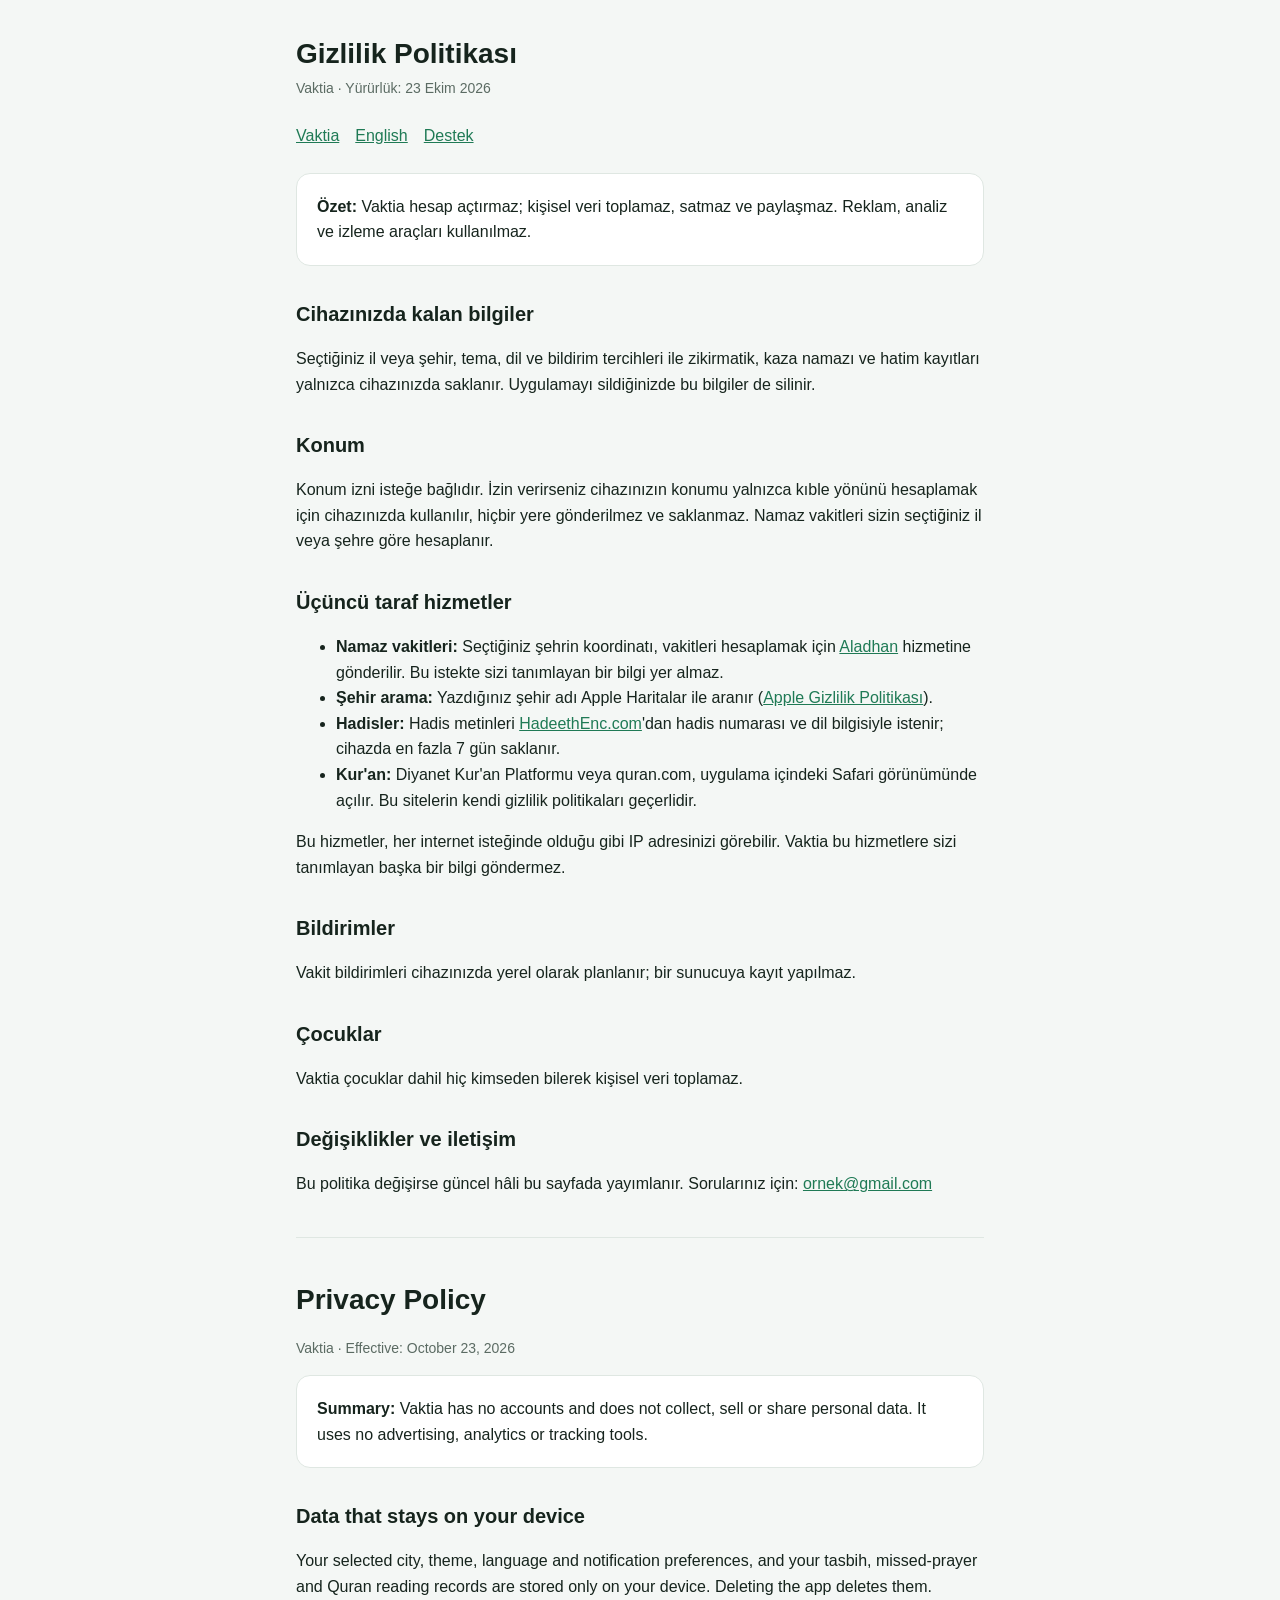
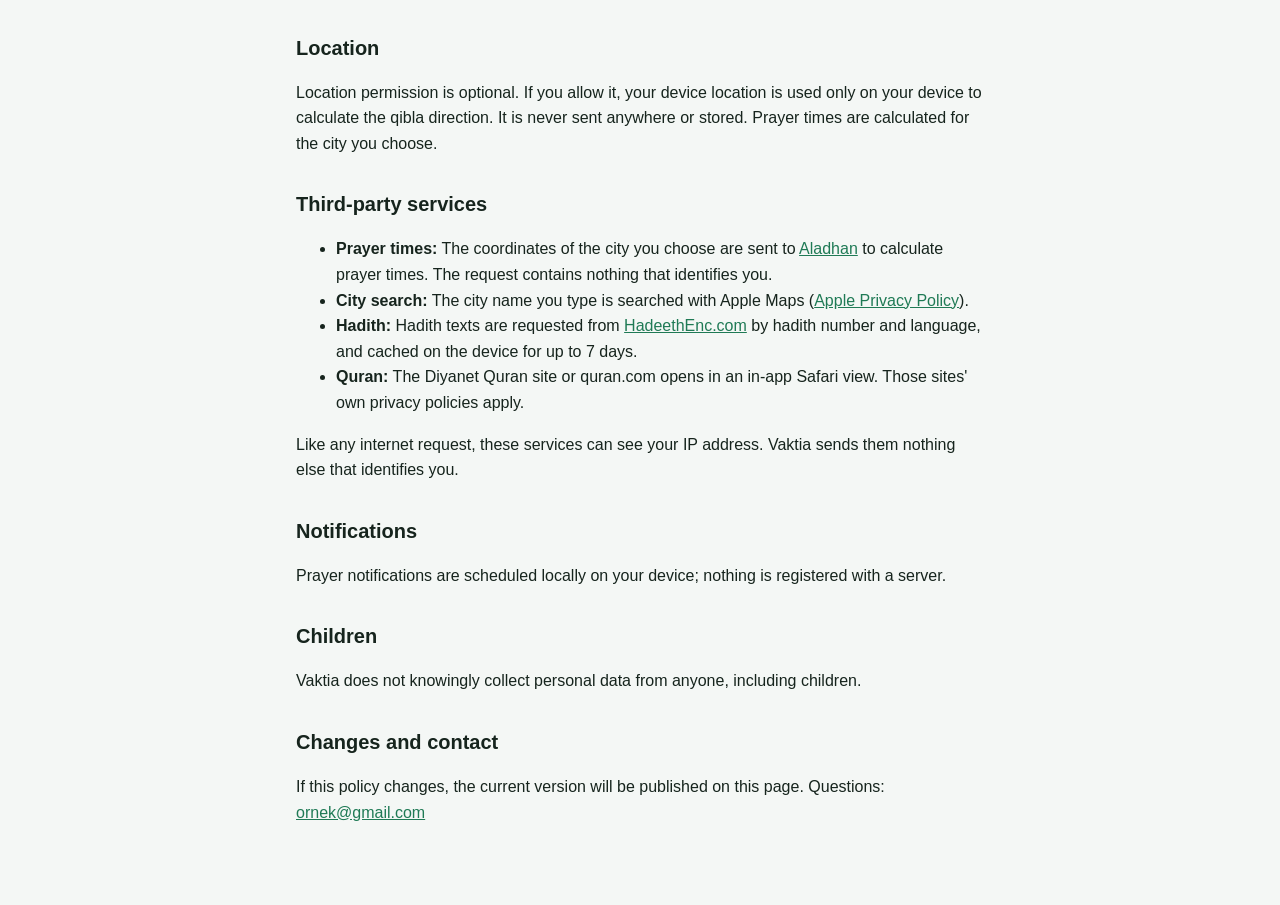
==== privacy.html @ 20b85874 "Vaktia gizlilik ve destek sayfaları" ====
﻿<!doctype html>
<html lang="tr">
<head>
<meta charset="utf-8">
<meta name="viewport" content="width=device-width, initial-scale=1">
<title>Vaktia Gizlilik</title>
<link rel="stylesheet" href="style.css">
</head>
<body>
<main>
<header><div><h1>Gizlilik Politikası</h1><div class="muted">Vaktia · Yürürlük: 23 Ekim 2026</div></div></header>
<nav><a href="index.html">Vaktia</a><a href="#en">English</a><a href="support.html">Destek</a></nav>

<div class="card"><strong>Özet:</strong> Vaktia hesap açtırmaz; kişisel veri toplamaz, satmaz ve paylaşmaz. Reklam, analiz ve izleme araçları kullanılmaz.</div>

<h2>Cihazınızda kalan bilgiler</h2>
<p>Seçtiğiniz il veya şehir, tema, dil ve bildirim tercihleri ile zikirmatik, kaza namazı ve hatim kayıtları yalnızca cihazınızda saklanır. Uygulamayı sildiğinizde bu bilgiler de silinir.</p>

<h2>Konum</h2>
<p>Konum izni isteğe bağlıdır. İzin verirseniz cihazınızın konumu yalnızca kıble yönünü hesaplamak için cihazınızda kullanılır, hiçbir yere gönderilmez ve saklanmaz. Namaz vakitleri sizin seçtiğiniz il veya şehre göre hesaplanır.</p>

<h2>Üçüncü taraf hizmetler</h2>
<ul>
<li><strong>Namaz vakitleri:</strong> Seçtiğiniz şehrin koordinatı, vakitleri hesaplamak için <a href="https://aladhan.com">Aladhan</a> hizmetine gönderilir. Bu istekte sizi tanımlayan bir bilgi yer almaz.</li>
<li><strong>Şehir arama:</strong> Yazdığınız şehir adı Apple Haritalar ile aranır (<a href="https://www.apple.com/legal/privacy/">Apple Gizlilik Politikası</a>).</li>
<li><strong>Hadisler:</strong> Hadis metinleri <a href="https://hadeethenc.com">HadeethEnc.com</a>'dan hadis numarası ve dil bilgisiyle istenir; cihazda en fazla 7 gün saklanır.</li>
<li><strong>Kur'an:</strong> Diyanet Kur'an Platformu veya quran.com, uygulama içindeki Safari görünümünde açılır. Bu sitelerin kendi gizlilik politikaları geçerlidir.</li>
</ul>
<p>Bu hizmetler, her internet isteğinde olduğu gibi IP adresinizi görebilir. Vaktia bu hizmetlere sizi tanımlayan başka bir bilgi göndermez.</p>

<h2>Bildirimler</h2>
<p>Vakit bildirimleri cihazınızda yerel olarak planlanır; bir sunucuya kayıt yapılmaz.</p>

<h2>Çocuklar</h2>
<p>Vaktia çocuklar dahil hiç kimseden bilerek kişisel veri toplamaz.</p>

<h2>Değişiklikler ve iletişim</h2>
<p>Bu politika değişirse güncel hâli bu sayfada yayımlanır. Sorularınız için: <a href="mailto:ornek@gmail.com">ornek@gmail.com</a></p>

<hr>
<section id="en" lang="en">
<h1>Privacy Policy</h1>
<p class="muted">Vaktia · Effective: October 23, 2026</p>
<div class="card"><strong>Summary:</strong> Vaktia has no accounts and does not collect, sell or share personal data. It uses no advertising, analytics or tracking tools.</div>

<h2>Data that stays on your device</h2>
<p>Your selected city, theme, language and notification preferences, and your tasbih, missed-prayer and Quran reading records are stored only on your device. Deleting the app deletes them.</p>

<h2>Location</h2>
<p>Location permission is optional. If you allow it, your device location is used only on your device to calculate the qibla direction. It is never sent anywhere or stored. Prayer times are calculated for the city you choose.</p>

<h2>Third-party services</h2>
<ul>
<li><strong>Prayer times:</strong> The coordinates of the city you choose are sent to <a href="https://aladhan.com">Aladhan</a> to calculate prayer times. The request contains nothing that identifies you.</li>
<li><strong>City search:</strong> The city name you type is searched with Apple Maps (<a href="https://www.apple.com/legal/privacy/">Apple Privacy Policy</a>).</li>
<li><strong>Hadith:</strong> Hadith texts are requested from <a href="https://hadeethenc.com">HadeethEnc.com</a> by hadith number and language, and cached on the device for up to 7 days.</li>
<li><strong>Quran:</strong> The Diyanet Quran site or quran.com opens in an in-app Safari view. Those sites' own privacy policies apply.</li>
</ul>
<p>Like any internet request, these services can see your IP address. Vaktia sends them nothing else that identifies you.</p>

<h2>Notifications</h2>
<p>Prayer notifications are scheduled locally on your device; nothing is registered with a server.</p>

<h2>Children</h2>
<p>Vaktia does not knowingly collect personal data from anyone, including children.</p>

<h2>Changes and contact</h2>
<p>If this policy changes, the current version will be published on this page. Questions: <a href="mailto:ornek@gmail.com">ornek@gmail.com</a></p>
</section>
</main>
</body>
</html>
---- style.css ----
:root{--bg:#f4f7f5;--card:#fff;--text:#16241d;--muted:#5b6b63;--accent:#1f7a55;--line:#dfe7e2}
@media (prefers-color-scheme:dark){:root{--bg:#0f1714;--card:#17221d;--text:#e8f0eb;--muted:#9fb1a8;--accent:#5cc79a;--line:#26352e}}
*{box-sizing:border-box}
body{margin:0;background:var(--bg);color:var(--text);font:16px/1.6 -apple-system,BlinkMacSystemFont,"Segoe UI",Roboto,sans-serif}
main{max-width:720px;margin:0 auto;padding:32px 16px 64px}
header{display:flex;align-items:center;gap:12px;margin-bottom:24px}
header img{width:56px;height:56px;border-radius:13px}
h1{font-size:28px;margin:0}
h2{font-size:20px;margin:32px 0 8px}
h3{font-size:17px;margin:20px 0 4px}
p,li{color:var(--text)}
.muted{color:var(--muted);font-size:14px}
.card{background:var(--card);border:1px solid var(--line);border-radius:14px;padding:20px;margin:16px 0}
a{color:var(--accent)}
nav{display:flex;gap:16px;flex-wrap:wrap;margin:8px 0 24px}
.lang{display:flex;gap:8px;font-size:14px}
hr{border:0;border-top:1px solid var(--line);margin:40px 0}
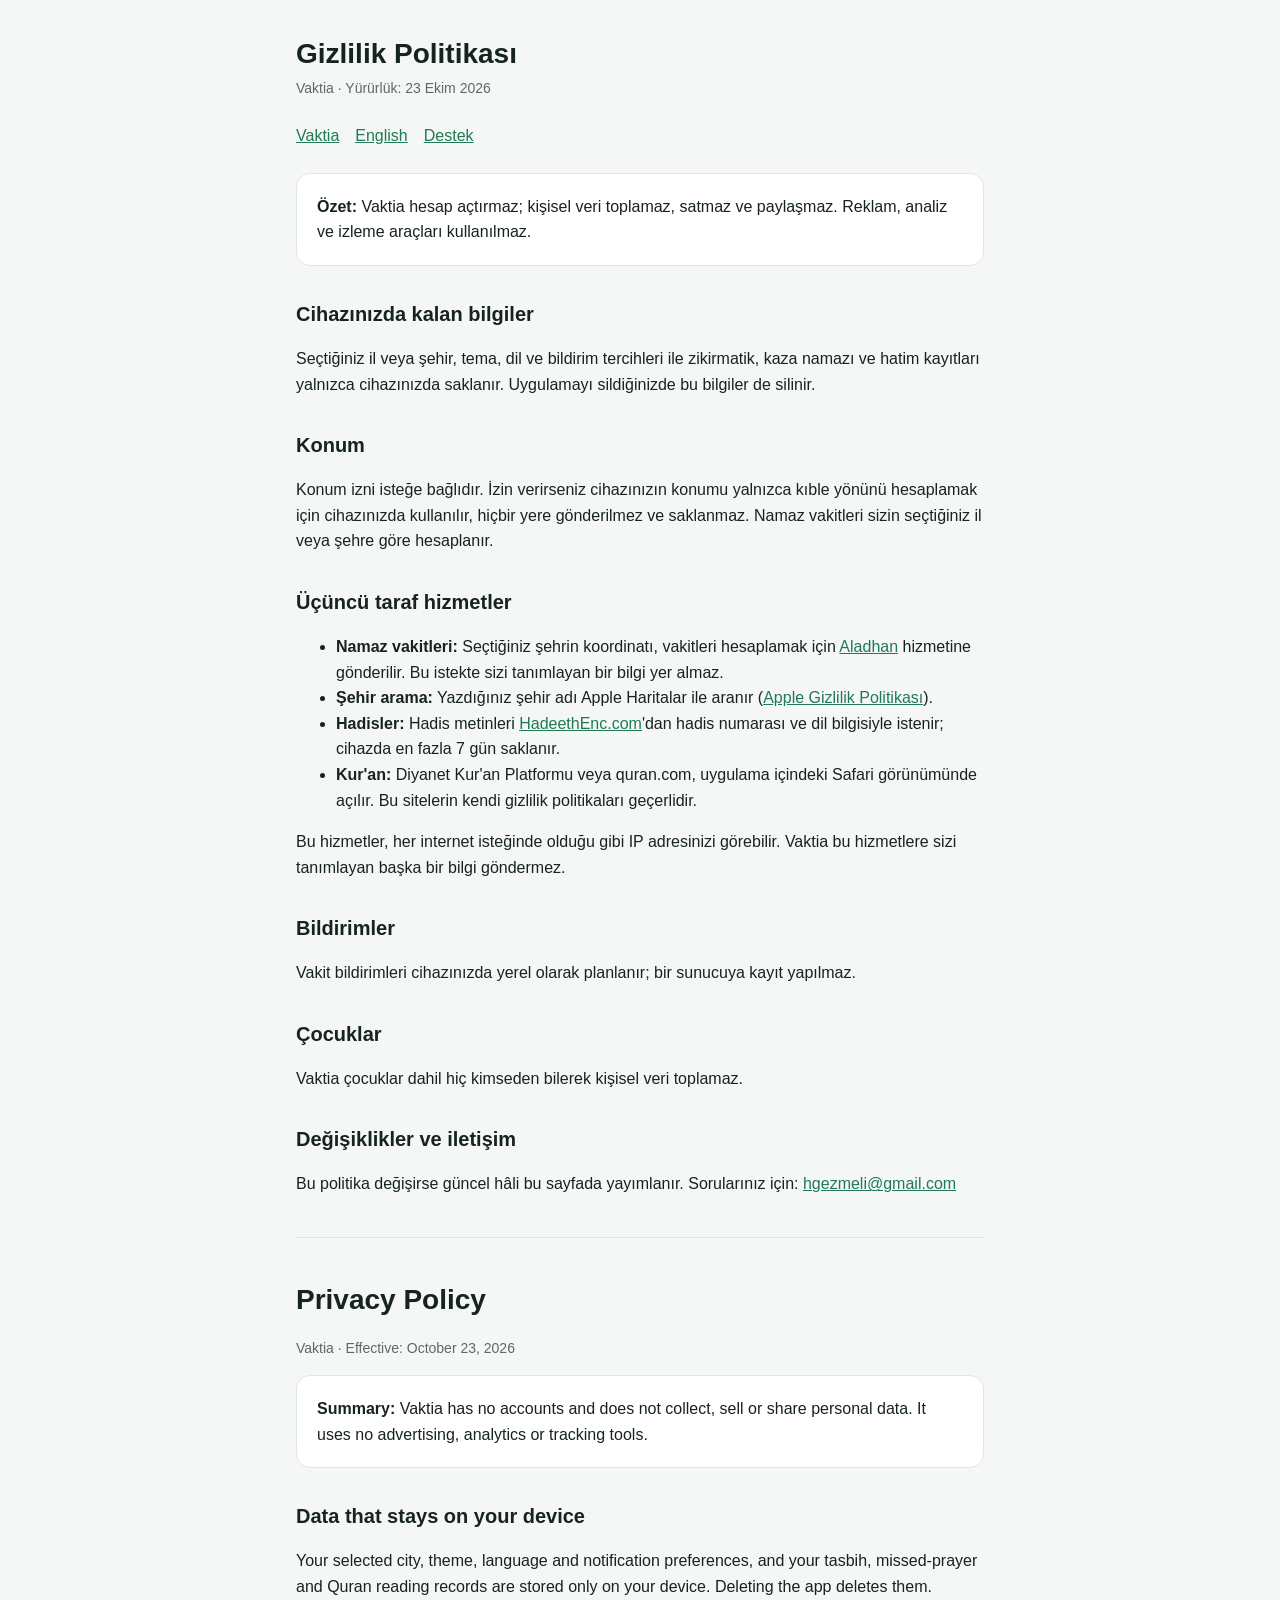
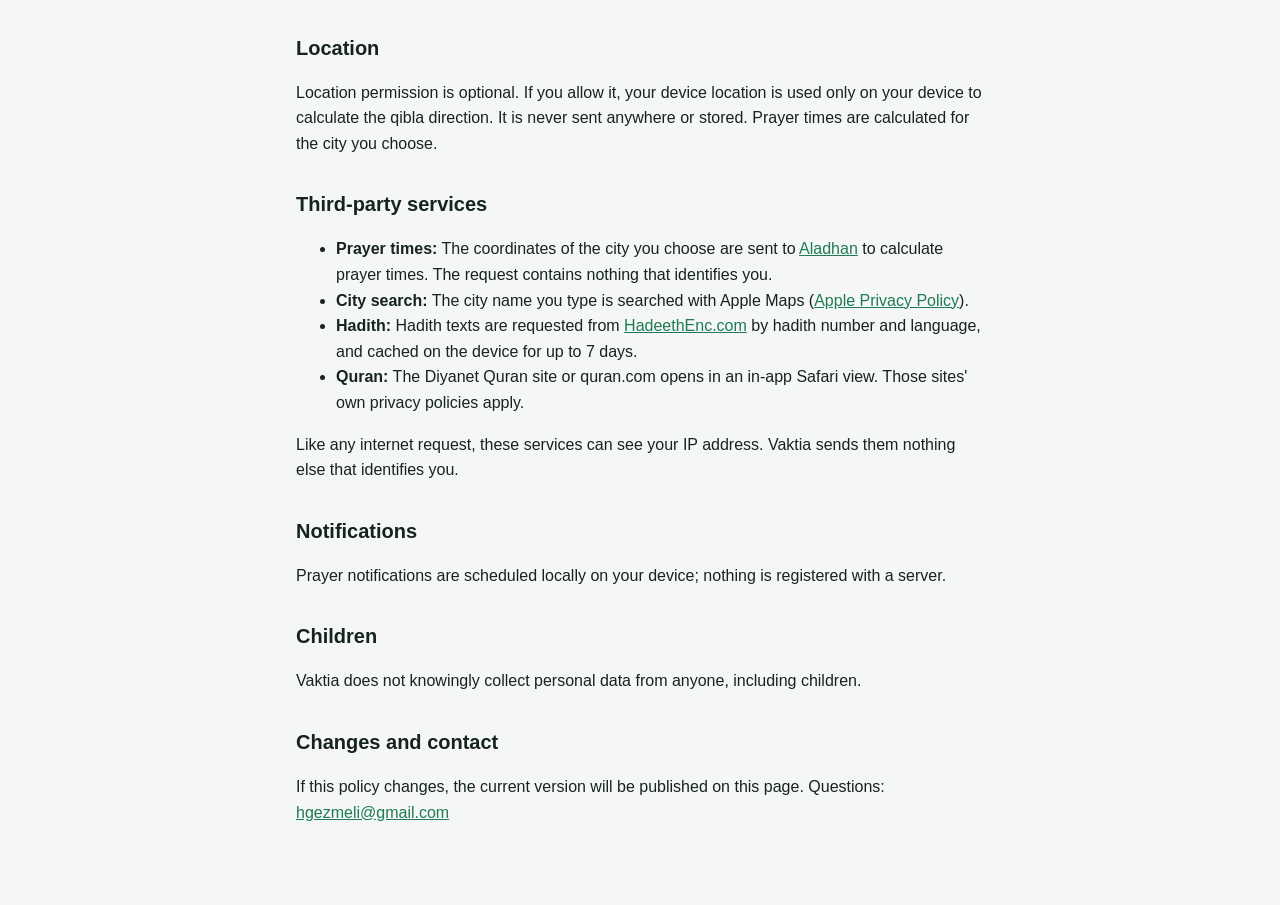
==== commit 05b617d1: "Destek e-posta adresi" ====
--- a/privacy.html
+++ b/privacy.html
@@ -35,7 +35,7 @@
 <p>Vaktia çocuklar dahil hiç kimseden bilerek kişisel veri toplamaz.</p>
 
 <h2>Değişiklikler ve iletişim</h2>
-<p>Bu politika değişirse güncel hâli bu sayfada yayımlanır. Sorularınız için: <a href="mailto:ornek@gmail.com">ornek@gmail.com</a></p>
+<p>Bu politika değişirse güncel hâli bu sayfada yayımlanır. Sorularınız için: <a href="mailto:hgezmeli@gmail.com">hgezmeli@gmail.com</a></p>
 
 <hr>
 <section id="en" lang="en">
@@ -65,7 +65,7 @@
 <p>Vaktia does not knowingly collect personal data from anyone, including children.</p>
 
 <h2>Changes and contact</h2>
-<p>If this policy changes, the current version will be published on this page. Questions: <a href="mailto:ornek@gmail.com">ornek@gmail.com</a></p>
+<p>If this policy changes, the current version will be published on this page. Questions: <a href="mailto:hgezmeli@gmail.com">hgezmeli@gmail.com</a></p>
 </section>
 </main>
 </body>
